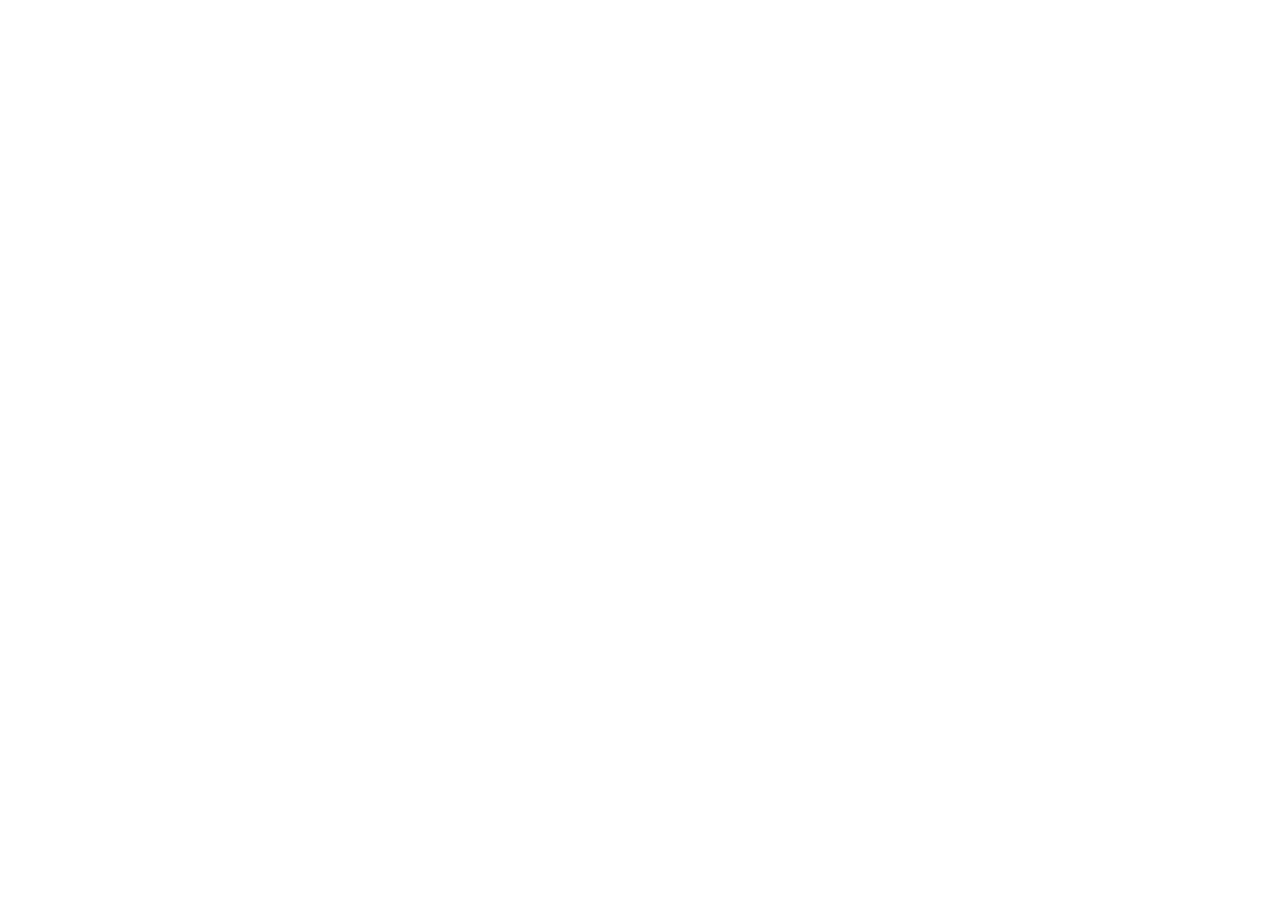
==== index.html @ a3370c25 "force HTTPS: redirect http to https before first paint An early <head> script redirects any http:// " ====
<!DOCTYPE html>
<!-- GENERATED FILE — do not edit. Source: template.html + translations.js. Rebuild: node build.js -->
<html lang="hr">
<head>
    <meta charset="UTF-8">
    <meta name="viewport" content="width=device-width, initial-scale=1.0">
    <script>
        /* Force HTTPS in production. Runs before any stylesheet/asset is fetched,
           so the HTTP page never renders (which is where the stale CSS / unstyled
           blue links came from). Skips localhost so local dev over http works.
           GitHub Pages should ALSO have "Enforce HTTPS" enabled for a server 301. */
        (function () {
            var h = location.hostname;
            if (location.protocol === 'http:' && h !== 'localhost' && h !== '127.0.0.1' && h !== '0.0.0.0') {
                location.replace('https://' + location.host + location.pathname + location.search + location.hash);
            }
        })();
    </script>
    <title>Odvjetnik Jurica Gaćina | Imovinsko pravo, Poreč</title>
    <meta name="description" content="Odvjetnički ured Jurica Gaćina u Poreču specijaliziran za imovinsko pravo: kupoprodaja nekretnina, nasljeđivanje, ugovori, stvarno pravo i pravni sporovi.">
    <meta name="author" content="Jurica Gaćina">
    <meta name="robots" content="index, follow">
    <meta name="theme-color" content="#0f1821">
    <link rel="canonical" href="https://odvjetnik-gacina.hr/">

    <!-- Alternate language versions -->
    <link rel="alternate" hreflang="hr" href="https://odvjetnik-gacina.hr/">
    <link rel="alternate" hreflang="en" href="https://odvjetnik-gacina.hr/en/">
    <link rel="alternate" hreflang="it" href="https://odvjetnik-gacina.hr/it/">
    <link rel="alternate" hreflang="de" href="https://odvjetnik-gacina.hr/de/">
    <link rel="alternate" hreflang="x-default" href="https://odvjetnik-gacina.hr/">

    <!-- Open Graph (social sharing) -->
    <meta property="og:type" content="website">
    <meta property="og:site_name" content="Odvjetnik Jurica Gaćina">
    <meta property="og:title" content="Odvjetnik Jurica Gaćina | Imovinsko pravo, Poreč">
    <meta property="og:description" content="Odvjetnički ured Jurica Gaćina u Poreču specijaliziran za imovinsko pravo: kupoprodaja nekretnina, nasljeđivanje, ugovori, stvarno pravo i pravni sporovi.">
    <meta property="og:url" content="https://odvjetnik-gacina.hr/">
    <meta property="og:image" content="https://odvjetnik-gacina.hr/img/logo/FullLogo_Transparent_NoBuffer.png">
    <meta property="og:image:alt" content="Odvjetnik Jurica Gaćina">
    <meta property="og:locale" content="hr_HR">
    <meta property="og:locale:alternate" content="en_US">
    <meta property="og:locale:alternate" content="it_IT">
    <meta property="og:locale:alternate" content="de_DE">

    <!-- Twitter Card -->
    <meta name="twitter:card" content="summary">
    <meta name="twitter:title" content="Odvjetnik Jurica Gaćina | Imovinsko pravo, Poreč">
    <meta name="twitter:description" content="Odvjetnički ured Jurica Gaćina u Poreču specijaliziran za imovinsko pravo: kupoprodaja nekretnina, nasljeđivanje, ugovori, stvarno pravo i pravni sporovi.">
    <meta name="twitter:image" content="https://odvjetnik-gacina.hr/img/logo/FullLogo_Transparent_NoBuffer.png">

    <link rel="icon" type="image/png" href="/img/logo/FullLogo_Transparent_NoBuffer.png">
    <link rel="apple-touch-icon" href="/img/logo/FullLogo_Transparent_NoBuffer.png">
    <!-- Preload the self-hosted default name font so the name renders in Playfair
         on first paint (no fallback-to-Playfair swap). -->
    <link rel="preload" as="font" type="font/woff2" href="/fonts/playfair-display-700-latin.woff2" crossorigin>
    <link rel="preload" as="font" type="font/woff2" href="/fonts/playfair-display-700-latin-ext.woff2" crossorigin>
    <link rel="stylesheet" href="/styles.css">
    <link rel="preconnect" href="https://fonts.googleapis.com">
    <link rel="preconnect" href="https://fonts.gstatic.com" crossorigin>
    <link rel="preconnect" href="https://images.unsplash.com">
    <link href="https://fonts.googleapis.com/css2?family=Inter:wght@300;400;500;600;700&family=Cinzel:wght@400;500;700&family=EB+Garamond:wght@400;500;600;700&family=Josefin+Slab:wght@400;600;700&display=swap" rel="stylesheet">
    <script>
        /* Apply saved display settings before first paint so the page never
           flashes the default theme/font. Defaults mirror app.js — keep in sync. */
        (function () {
            try {
                var ls = window.localStorage;
                var theme = (ls && ls.getItem('site-theme')) || 'midnight';
                if (theme !== 'default') document.documentElement.setAttribute('data-theme', theme);
                var fonts = {
                    'josefin-slab': "'Josefin Slab', serif",
                    'eb-garamond': "'EB Garamond', serif",
                    'playfair': "'Playfair Display', serif",
                    'cinzel': "'Cinzel', serif"
                };
                var font = (ls && ls.getItem('name-font')) || 'playfair';
                if (fonts[font]) document.documentElement.style.setProperty('--name-font', fonts[font]);
                var blur = ls && ls.getItem('hero-blur');
                if (blur) document.documentElement.style.setProperty('--hero-blur', Math.max(0, Math.min(100, Number(blur) || 0)) + 'px');
                var pres = ls ? ls.getItem('presentation-mode') : null;
                if (pres === null || pres === 'true') document.documentElement.setAttribute('data-presentation', 'true');
            } catch (e) {}
        })();
    </script>

    <!-- Structured data for local SEO (rich results in Google).
         NOTE: streetAddress, telephone, email and geo coordinates below are
         placeholders — replace them with the real office details. -->
    <script type="application/ld+json">
    {
      "@context": "https://schema.org",
      "@type": "Attorney",
      "@id": "https://odvjetnik-gacina.hr/#attorney",
      "name": "Odvjetnik Jurica Gaćina",
      "url": "https://odvjetnik-gacina.hr/",
      "image": "https://odvjetnik-gacina.hr/img/logo/FullLogo_Transparent_NoBuffer.png",
      "logo": "https://odvjetnik-gacina.hr/img/logo/FullLogo_Transparent_NoBuffer.png",
      "description": "Odvjetnički ured Jurica Gaćina u Poreču specijaliziran za imovinsko pravo: kupoprodaja nekretnina, nasljeđivanje, ugovori, stvarno pravo i pravni sporovi.",
      "inLanguage": "hr",
      "telephone": "+385 91 985 0108",
      "email": "info@odvjetnik-gacina.hr",
      "priceRange": "$$",
      "knowsLanguage": ["hr", "en", "it", "de"],
      "address": {
        "@type": "PostalAddress",
        "streetAddress": "Mate Vlašića 20",
        "addressLocality": "Poreč",
        "addressRegion": "Istarska županija",
        "postalCode": "52440",
        "addressCountry": "HR"
      },
      "geo": {
        "@type": "GeoCoordinates",
        "latitude": 45.226900,
        "longitude": 13.594400
      },
      "hasMap": "https://maps.app.goo.gl/TrtcnzNDRiWtmMmXA",
      "areaServed": {
        "@type": "Country",
        "name": "Hrvatska"
      }
    }
    </script>
</head>
<body>
    <!-- Navigation -->
    <header class="site-header">
        <nav class="navbar" id="navbar">
            <div class="container">
                <div class="nav-content">
                    <a href="#home" class="logo">
                        <img class="logo-icon" src="/img/logo/FullLogo_Transparent_NoBuffer.png" alt="Jurica Gaćina logo" width="1280" height="1860" decoding="async">
                        <span class="logo-text">
                            <span class="logo-role">Odvjetnik</span>
                            <span class="logo-name">Jurica Gaćina</span>
                        </span>
                    </a>
                    <div class="nav-right">
                        <ul class="nav-links">
                            <li><a href="#practice">Područja prakse</a></li>
                            <li><a href="#approach">Naš pristup</a></li>
                            <li><a href="#location">Lokacija</a></li>
                            <li><a href="#contact">Kontakt</a></li>
                        </ul>
                        <div class="language-switcher">
                            <a class="lang-btn active" data-lang="hr" href="/">HR</a>
                            <a class="lang-btn" data-lang="en" href="/en/">EN</a>
                            <a class="lang-btn" data-lang="it" href="/it/">IT</a>
                            <a class="lang-btn" data-lang="de" href="/de/">DE</a>
                        </div>
                        <select id="language-select" class="language-select" aria-label="Select language">
                            <option value="/" data-lang="hr" selected>HR</option>
                            <option value="/en/" data-lang="en">EN</option>
                            <option value="/it/" data-lang="it">IT</option>
                            <option value="/de/" data-lang="de">DE</option>
                        </select>
                        <button class="mobile-menu-toggle" aria-label="Toggle menu">
                            <span></span>
                            <span></span>
                            <span></span>
                        </button>
                    </div>
                </div>
            </div>
        </nav>
        <!-- Design controls bar (visible only when presentation mode is off) -->
        <div class="design-bar">
            <div class="container">
                <div class="design-bar-inner">
                    <div class="theme-switcher">
                        <select id="theme-select" class="theme-select" aria-label="Select design">
                            <option value="default">Classic</option>
                            <option value="marble">Marble &amp; Navy</option>
                            <option value="burgundy">Burgundy &amp; Gold</option>
                            <option value="forest">Forest &amp; Brass</option>
                            <option value="library">Old Library</option>
                            <option value="midnight">Midnight Court</option>
                            <option value="batman">Batman</option>
                        </select>
                    </div>
                    <div class="font-control">
                        <select id="font-select" class="font-select" aria-label="Lawyer name font">
                            <option value="default">Default</option>
                            <option value="josefin-slab">Josefin Slab</option>
                            <option value="eb-garamond">EB Garamond</option>
                            <option value="playfair">Playfair Display</option>
                            <option value="cinzel">Cinzel</option>
                        </select>
                    </div>
                    <div class="blur-control">
                        <label for="blur-input" class="blur-label">Blur</label>
                        <input
                            type="number"
                            id="blur-input"
                            class="blur-input"
                            min="0"
                            max="100"
                            step="1"
                            value="0"
                            aria-label="Hero image blur (0-100)"
                        >
                    </div>
                </div>
            </div>
        </div>
    </header>

    <!-- Hero Section -->
    <section id="home" class="hero">
        <div class="container">
            <div class="hero-content">
                <h1 class="hero-heading">
                    <span class="hero-title">Odvjetnik</span>
                    <span class="hero-name">Jurica Gaćina</span>
                </h1>
                <p class="hero-quote">
                    <em>Ius est ars boni et aequi</em>
                    <span class="hero-quote-author">— Celzus</span>
                </p>
                <a href="#contact" class="btn btn-primary">Kontaktirajte nas</a>
            </div>
        </div>
        <div class="hero-overlay"></div>
    </section>

    <!-- Practice Areas Section -->
    <section id="practice" class="section practice-section">
        <div class="container">
            <div class="section-header">
                <h2>Područja prakse</h2>
                <p>Specijalizirani za sve aspekte imovinskog prava</p>
            </div>
            <div class="practice-grid">
                <div class="practice-card">
                    <h3>Obvezno pravo</h3>
                    <p>Odvjetnički ured pruža pravnu pomoć i savjetovanje u području obveznog prava, uključujući sastavljanje i analizu ugovora, zaštitu prava ugovornih strana, naplatu potraživanja, naknadu štete te zastupanje u sudskim i izvansudskim postupcima.</p>
                </div>
                <div class="practice-card">
                    <h3>Stvarno pravo</h3>
                    <p>Odvjetnički ured pruža pravnu pomoć u svim pitanjima stvarnog prava, uključujući stjecanje i zaštitu vlasništva, zemljišnoknjižne postupke, uređivanje imovinskopravnih odnosa te zastupanje u sudskim i izvansudskim postupcima.</p>
                </div>
                <div class="practice-card">
                    <h3>Nasljedno pravo</h3>
                    <p>Odvjetnički ured pruža pravnu pomoć u svim pitanjima nasljeđivanja, sastavljanja oporuka, ostavinskih postupaka i zaštite prava nasljednika u sudskim i izvansudskim postupcima.</p>
                </div>
                <div class="practice-card">
                    <h3>Upravni postupci</h3>
                    <p>Odvjetnički ured pruža pravnu pomoć u upravnim postupcima pred nadležnim tijelima Republike Hrvatske, s posebnim naglaskom na reguliranje statusa stranih državljana u RH (odobrenje privremenog ili stalnog boravka, spajanje obitelji).</p>
                </div>
            </div>
        </div>
    </section>

    <!-- Approach Section -->
    <section id="approach" class="section approach-section">
        <div class="container">
            <div class="section-header">
                <h2>Naš pristup</h2>
                <p>Odnos prema klijentima u središtu našeg rada</p>
            </div>
            <div class="practice-grid">
                <div class="practice-card">
                    <h3>Stručnost i profesionalnost</h3>
                    <p>Svakom predmetu pristupamo odgovorno, temeljito i u skladu s najvišim profesionalnim standardima. Klijentima pružamo jasne pravne savjete i učinkovita rješenja prilagođena njihovim potrebama.</p>
                </div>
                <div class="practice-card">
                    <h3>Individualan pristup klijentima</h3>
                    <p>Vjerujemo da svaki pravni problem zahtijeva osobni pristup i kvalitetnu komunikaciju. Posvećujemo vrijeme razumijevanju potreba klijenata kako bismo osigurali najbolju pravnu zaštitu njihovih interesa.</p>
                </div>
                <div class="practice-card">
                    <h3>Pouzdana i učinkovita pravna podrška</h3>
                    <p>Cilj nam je pružiti pravovremenu i pouzdanu pravnu pomoć uz transparentnu komunikaciju tijekom cijelog postupka. Fokusirani smo na pronalazak praktičnih i pravno sigurnih rješenja, kako sudskim tako i izvansudskim putem.</p>
                </div>
            </div>
        </div>
    </section>

    <!-- Location Section -->
    <section id="location" class="section location-section">
        <div class="container">
            <div class="section-header">
                <h2>Naša lokacija</h2>
                <p>Posjetite nas u našem uredu</p>
            </div>
            <div class="location-content">
                <div class="location-info">
                    <div class="info-item">
                        <h3>Adresa</h3>
                        <p id="office-address">
                            Mate Vlašića 20<br>
                            52440 <span>Poreč</span>, <span>Hrvatska</span>
                        </p>
                    </div>
                    <div class="info-item">
                        <h3>Kontakt</h3>
                        <p id="office-contact">
                            <strong>Tel:</strong> <a href="tel:+385919850108">+385 91 985 0108</a><br>
                            <strong>Email:</strong> <a href="mailto:info@odvjetnik-gacina.hr">info@odvjetnik-gacina.hr</a>
                        </p>
                    </div>
                </div>
                <div class="location-map">
                    <div class="map-placeholder">
                        <iframe
                            src="https://www.google.com/maps/embed?pb=!1m18!1m12!1m3!1d2781.0157503119935!2d13.6053202!3d45.2306231!2m3!1f0!2f0!3f0!3m2!1i1024!2i768!4f13.1!3m3!1m2!1s0x477c979b43d0da11%3A0x1806a4146c0884b4!2sMate%20Vla%C5%A1i%C4%87a%2020!5e0!3m2!1shr!2shr!4v1234567890123!5m2!1shr!2shr"
                            width="100%"
                            height="400"
                            style="border:0;"
                            loading="lazy"
                            tabindex="-1"
                            aria-hidden="true"
                            referrerpolicy="no-referrer-when-downgrade">
                        </iframe>
                        <a class="map-overlay" href="https://maps.app.goo.gl/TrtcnzNDRiWtmMmXA" target="_blank" rel="noopener">
                            <span class="sr-only">Otvori lokaciju u Google Mapama</span>
                        </a>
                    </div>
                </div>
            </div>
        </div>
    </section>

    <!-- Contact Section -->
    <section id="contact" class="section contact-section">
        <div class="container">
            <div class="section-header">
                <h2>Kontakt</h2>
                <p>Imate li pravnih pitanja? Kontaktirajte nas.</p>
            </div>
            <div class="contact-content">
                <form id="contact-form" class="contact-form">
                    <div class="form-row">
                        <div class="form-group">
                            <label for="name">Ime i prezime</label>
                            <input type="text" id="name" name="name" required>
                        </div>
                        <div class="form-group">
                            <label for="email">Email</label>
                            <input type="email" id="email" name="email" required>
                        </div>
                    </div>
                    <div class="form-row">
                        <div class="form-group">
                            <label for="phone">Telefon</label>
                            <input type="tel" id="phone" name="phone">
                        </div>
                        <div class="form-group">
                            <label for="subject">Predmet</label>
                            <input type="text" id="subject" name="subject" required>
                        </div>
                    </div>
                    <div class="form-group">
                        <label for="message">Poruka</label>
                        <textarea id="message" name="message" rows="6" required></textarea>
                    </div>
                    <div class="form-group checkbox-group">
                        <label>
                            <input type="checkbox" id="privacy" name="privacy" required>
                            <span>Slažem se s Politikom privatnosti</span>
                        </label>
                    </div>
                    <button type="submit" class="btn btn-primary">Pošalji upit</button>
                    <div id="form-message" class="form-message"></div>
                </form>
            </div>
        </div>
    </section>

    <!-- Footer -->
    <footer class="footer">
        <div class="container">
            <div class="footer-content">
                <div class="footer-col">
                    <h4>Kontakt</h4>
                    <p>
                        Mate Vlašića 20<br>
                        52440 <span>Poreč</span>, <span>Hrvatska</span><br>
                        Tel: <a href="tel:+385919850108">+385 91 985 0108</a><br>
                        Email: <a href="mailto:info@odvjetnik-gacina.hr">info@odvjetnik-gacina.hr</a>
                    </p>
                </div>
            </div>
            <div class="footer-bottom">
                <p>Copyright © <span id="current-year"></span> <span>Sva prava pridržana</span></p>
            </div>
        </div>
    </footer>

    <!-- Design controls toggle (below footer) -->
    <div class="design-toggle-bar">
        <label class="presentation-toggle">
            <input type="checkbox" id="presentation-toggle" checked>
            <span>Sakrij elemente dizajna</span>
        </label>
    </div>

    <script src="/app.js"></script>
</body>
</html>
---- styles.css ----
/* ===========================
   CSS Variables & Reset
   =========================== */
:root {
    --primary-color: #2c3e50;
    --secondary-color: #34495e;
    --accent-color: #3498db;
    --text-dark: #2c3e50;
    --text-light: #5a6373;
    --hero-name-color: var(--accent-color);
    --bg-light: #ecf0f1;
    --bg-white: #ffffff;
    --border-color: #dfe6e9;
    --success-color: #27ae60;
    --error-color: #e74c3c;
    --transition: all 0.3s ease;
    --shadow-sm: 0 2px 4px rgba(0,0,0,0.1);
    --shadow-md: 0 4px 12px rgba(0,0,0,0.1);
    --shadow-lg: 0 8px 24px rgba(0,0,0,0.15);
}

* {
    margin: 0;
    padding: 0;
    box-sizing: border-box;
}

html {
    scroll-behavior: smooth;
    font-size: 16px;
}

/* Self-hosted Playfair Display 700 — the default lawyer-name font. Preloaded in
   the <head> and declared here (latin + latin-ext cover "Jurica Gaćina") so the
   name paints in its final font with no flash/swap. font-display: block keeps it
   from ever showing a serif fallback; the preload makes that window invisible. */
@font-face {
    font-family: 'Playfair Display';
    font-style: normal;
    font-weight: 700;
    font-display: block;
    src: url(fonts/playfair-display-700-latin-ext.woff2) format('woff2');
    unicode-range: U+0100-02BA, U+02BD-02C5, U+02C7-02CC, U+02CE-02D7, U+02DD-02FF, U+0304, U+0308, U+0329, U+1D00-1DBF, U+1E00-1E9F, U+1EF2-1EFF, U+2020, U+20A0-20AB, U+20AD-20C0, U+2113, U+2C60-2C7F, U+A720-A7FF;
}

@font-face {
    font-family: 'Playfair Display';
    font-style: normal;
    font-weight: 700;
    font-display: block;
    src: url(fonts/playfair-display-700-latin.woff2) format('woff2');
    unicode-range: U+0000-00FF, U+0131, U+0152-0153, U+02BB-02BC, U+02C6, U+02DA, U+02DC, U+0304, U+0308, U+0329, U+2000-206F, U+20AC, U+2122, U+2191, U+2193, U+2212, U+2215, U+FEFF, U+FFFD;
}

body {
    font-family: 'Inter', -apple-system, BlinkMacSystemFont, 'Segoe UI', sans-serif;
    line-height: 1.6;
    color: var(--text-dark);
    background: var(--bg-white);
    overflow-x: hidden;
}

.container {
    max-width: 1200px;
    margin: 0 auto;
    padding: 0 20px;
}

/* ===========================
   Navigation
   =========================== */
.site-header {
    position: fixed;
    top: 0;
    left: 0;
    right: 0;
    z-index: 1000;
}

.navbar {
    background: var(--bg-white);
    box-shadow: var(--shadow-sm);
    transition: var(--transition);
}

.navbar.scrolled {
    box-shadow: var(--shadow-md);
}

/* Secondary bar holding the design controls; only shown when
   presentation mode is off (see [data-presentation] rule below). */
.design-bar {
    background: var(--bg-light);
    border-top: 1px solid var(--border-color);
    box-shadow: var(--shadow-sm);
}

.design-bar-inner {
    display: flex;
    align-items: center;
    justify-content: flex-end;
    gap: 1.5rem;
    padding: 0.6rem 0;
}

.nav-content {
    display: flex;
    justify-content: space-between;
    align-items: center;
    gap: 2.5rem;
    padding: 1rem 0;
}

.logo {
    display: inline-flex;
    align-items: center;
    gap: 0.7rem;
    color: var(--primary-color);
    text-decoration: none;
    transition: var(--transition);
}

.logo-icon {
    height: 60px;
    width: auto;
    flex-shrink: 0;
    object-fit: contain;
}

.logo-text {
    display: inline-flex;
    flex-direction: column;
    line-height: 1.15;
}

.logo-role {
    font-size: 0.95rem;
    font-weight: 400;
    letter-spacing: 0.04em;
    opacity: 0.85;
    align-self: center;
}

.logo-name {
    font-size: 1.5rem;
    font-weight: 700;
    white-space: nowrap;
    text-transform: uppercase;
    letter-spacing: 0.04em;
    font-family: var(--name-font, inherit);
}

.hero-name {
    text-transform: uppercase;
    letter-spacing: 0.04em;
}

.hero-name {
    font-family: var(--name-font, inherit);
}

.logo:hover {
    color: var(--accent-color);
}

.nav-right {
    display: flex;
    align-items: center;
    gap: 2rem;
}

.nav-links {
    display: flex;
    list-style: none;
    gap: 2rem;
}

.nav-links a {
    color: var(--text-dark);
    text-decoration: none;
    font-weight: 500;
    transition: var(--transition);
    position: relative;
    white-space: nowrap;
}

.nav-links a::after {
    content: '';
    position: absolute;
    bottom: -5px;
    left: 0;
    width: 0;
    height: 2px;
    background: var(--accent-color);
    transition: var(--transition);
}

.nav-links a:hover::after {
    width: 100%;
}

.language-switcher {
    display: flex;
    gap: 0.5rem;
}

.lang-btn {
    padding: 0.4rem 0.8rem;
    border: 1px solid var(--border-color);
    background: transparent;
    color: var(--text-dark);
    cursor: pointer;
    border-radius: 4px;
    font-weight: 500;
    text-decoration: none;
    transition: var(--transition);
}

.lang-btn:hover {
    border-color: var(--accent-color);
    color: var(--accent-color);
}

.lang-btn.active {
    background: var(--accent-color);
    color: white;
    border-color: var(--accent-color);
}

.language-select {
    display: none;
    padding: 0.4rem 0.6rem;
    border: 1px solid var(--border-color);
    background: transparent;
    color: var(--text-dark);
    cursor: pointer;
    border-radius: 4px;
    font-weight: 500;
    font-family: inherit;
    font-size: 0.95rem;
    transition: var(--transition);
}

.language-select:hover,
.language-select:focus {
    border-color: var(--accent-color);
    outline: none;
}

/* The native options popup defaults to a white system background; pin theme
   colors so the letters stay readable (otherwise light text on white). */
.language-select option {
    background: var(--bg-white);
    color: var(--text-dark);
}

.mobile-menu-toggle {
    display: none;
    flex-direction: column;
    gap: 4px;
    background: none;
    border: none;
    cursor: pointer;
    padding: 0.5rem;
}

.mobile-menu-toggle span {
    width: 25px;
    height: 3px;
    background: var(--text-dark);
    transition: var(--transition);
}

/* ===========================
   Hero Section
   =========================== */
.hero {
    position: relative;
    min-height: 100vh;
    display: flex;
    align-items: center;
    justify-content: center;
    background: linear-gradient(135deg, var(--primary-color) 0%, var(--secondary-color) 100%);
    color: white;
    text-align: center;
    padding: 120px 20px 80px;
    overflow: hidden;
}

.hero-overlay {
    position: absolute;
    inset: -20px;
    background-image: url('https://images.unsplash.com/photo-1618771623063-6c3faa854a61?w=1920&q=80&auto=format');
    background-size: cover;
    background-position: center;
    filter: blur(var(--hero-blur, 0px)) saturate(1.1);
    opacity: 0.45;
    pointer-events: none;
    z-index: 0;
}

.hero::after {
    content: '';
    position: absolute;
    inset: 0;
    background: linear-gradient(135deg, var(--primary-color) 0%, var(--secondary-color) 100%);
    opacity: 0.65;
    pointer-events: none;
    z-index: 1;
}

.hero::before {
    content: '';
    position: absolute;
    inset: 0;
    background: radial-gradient(ellipse at center, transparent 30%, rgba(0, 0, 0, 0.45) 100%);
    pointer-events: none;
    z-index: 1;
}

.hero .container {
    position: relative;
    z-index: 2;
}

.hero-content {
    position: relative;
    z-index: 2;
    max-width: 800px;
}

/* The hero heading wraps the role + name in a single <h1> for SEO; the inner
   spans keep their original block layout. */
.hero-heading {
    margin: 0;
    font-weight: inherit;
}

.hero-title {
    display: block;
    font-size: clamp(1.4rem, 3.15vw, 2.1rem);
    font-weight: 400;
    margin-bottom: 0.5rem;
    line-height: 1.2;
    letter-spacing: 0.05em;
    text-transform: uppercase;
    opacity: 0.95;
}

.hero-name {
    display: block;
    font-size: clamp(2.5rem, 6.5vw, 4.25rem);
    font-weight: 700;
    margin-bottom: 2rem;
    line-height: 1.1;
    color: var(--hero-name-color, var(--accent-color));
}

.hero-quote {
    font-family: Georgia, 'Times New Roman', serif;
    font-size: clamp(1.1rem, 2vw, 1.4rem);
    margin-bottom: 2.5rem;
    opacity: 0.9;
    font-weight: 300;
}

.hero-quote em {
    font-style: italic;
}

.hero-quote-author {
    display: block;
    margin-top: 0.5rem;
    font-size: 0.85em;
    opacity: 0.8;
    font-style: normal;
}

/* ===========================
   Buttons
   =========================== */
.btn {
    display: inline-block;
    padding: 1rem 2.5rem;
    text-decoration: none;
    border-radius: 6px;
    font-weight: 600;
    transition: var(--transition);
    border: none;
    cursor: pointer;
    font-size: 1rem;
}

.btn-primary {
    background: var(--accent-color);
    color: white;
}

.btn-primary:hover {
    background: #2980b9;
    transform: translateY(-2px);
    box-shadow: var(--shadow-md);
}

/* ===========================
   Sections
   =========================== */
.section {
    padding: 80px 20px;
}

.section-header {
    text-align: center;
    margin-bottom: 4rem;
}

.section-header h2 {
    font-size: clamp(2rem, 4vw, 2.5rem);
    color: var(--primary-color);
    margin-bottom: 1rem;
}

.section-header p {
    font-size: 1.1rem;
    color: var(--text-light);
    max-width: 600px;
    margin: 0 auto;
}

/* ===========================
   Practice Areas Section
   =========================== */
.practice-grid {
    display: grid;
    grid-template-columns: repeat(auto-fit, minmax(280px, 1fr));
    gap: 2rem;
}

/* Practice Areas has 4 cards — pin it to two columns so they render as a
   balanced 2 x 2 grid instead of auto-fit's lopsided 3 + 1 at wide widths. */
.practice-section .practice-grid {
    grid-template-columns: repeat(2, 1fr);
}

.practice-card {
    background: white;
    padding: 2.5rem 2rem;
    border-radius: 8px;
    box-shadow: var(--shadow-sm);
    transition: var(--transition);
    border-top: 3px solid transparent;
}

.practice-card:hover {
    transform: translateY(-5px);
    box-shadow: var(--shadow-lg);
    border-top-color: var(--accent-color);
}

.practice-card h3 {
    font-size: 1.3rem;
    color: var(--primary-color);
    margin-bottom: 1rem;
}

.practice-card p {
    color: var(--text-light);
    line-height: 1.7;
}

/* ===========================
   Approach Section
   (reuses .practice-grid / .practice-card for consistent theming)
   =========================== */
.approach-section {
    background: var(--bg-light);
}

/* ===========================
   Location Section
   =========================== */
.location-section {
    background: var(--bg-light);
}

.location-content {
    display: grid;
    grid-template-columns: 1fr 1fr;
    gap: 3rem;
    align-items: start;
}

.location-info {
    display: flex;
    flex-direction: column;
    gap: 2rem;
}

.info-item {
    background: white;
    padding: 2rem;
    border-radius: 8px;
    box-shadow: var(--shadow-sm);
}

.info-item h3 {
    color: var(--primary-color);
    margin-bottom: 1rem;
    font-size: 1.3rem;
}

.info-item p {
    color: var(--text-light);
    line-height: 1.8;
}

.info-item a {
    color: inherit;
    text-decoration: none;
    transition: var(--transition);
}

.info-item a:hover {
    color: var(--accent-color);
}

.location-map {
    position: sticky;
    top: 100px;
}

.map-placeholder {
    position: relative;
    border-radius: 8px;
    overflow: hidden;
    box-shadow: var(--shadow-md);
}

.map-placeholder iframe {
    display: block;
    pointer-events: none;
}

/* Transparent overlay turns the (non-interactive) map into one link that opens
   Google Maps; the iframe underneath can't be dragged, zoomed or focused. */
.map-overlay {
    position: absolute;
    inset: 0;
    cursor: pointer;
}

.sr-only {
    position: absolute;
    width: 1px;
    height: 1px;
    padding: 0;
    margin: -1px;
    overflow: hidden;
    clip: rect(0, 0, 0, 0);
    white-space: nowrap;
    border: 0;
}

/* ===========================
   Contact Section
   =========================== */
.contact-form {
    max-width: 700px;
    margin: 0 auto;
    background: white;
    padding: 3rem;
    border-radius: 8px;
    box-shadow: var(--shadow-md);
}

.form-row {
    display: grid;
    grid-template-columns: 1fr 1fr;
    gap: 1.5rem;
}

.form-group {
    margin-bottom: 1.5rem;
}

.form-group label {
    display: block;
    margin-bottom: 0.5rem;
    color: var(--text-dark);
    font-weight: 500;
}

.form-group input,
.form-group textarea {
    width: 100%;
    padding: 0.9rem;
    border: 1px solid var(--border-color);
    border-radius: 6px;
    font-family: inherit;
    font-size: 1rem;
    transition: var(--transition);
}

.form-group input:focus,
.form-group textarea:focus {
    outline: none;
    border-color: var(--accent-color);
    box-shadow: 0 0 0 3px rgba(52, 152, 219, 0.1);
}

.checkbox-group label {
    display: flex;
    align-items: center;
    gap: 0.5rem;
    cursor: pointer;
}

.checkbox-group input[type="checkbox"] {
    width: auto;
    cursor: pointer;
}

.form-message {
    margin-top: 1rem;
    padding: 1rem;
    border-radius: 6px;
    display: none;
    font-weight: 500;
}

.form-message.success {
    display: block;
    background: #d4edda;
    color: #155724;
    border: 1px solid #c3e6cb;
}

.form-message.error {
    display: block;
    background: #f8d7da;
    color: #721c24;
    border: 1px solid #f5c6cb;
}

/* ===========================
   Footer
   =========================== */
.footer {
    background: var(--primary-color);
    color: white;
    padding: 3rem 20px 1.5rem;
}

.footer-content {
    display: grid;
    grid-template-columns: repeat(auto-fit, minmax(250px, 1fr));
    gap: 3rem;
    margin-bottom: 2rem;
}

.footer-col h4 {
    margin-bottom: 1.5rem;
    font-size: 1.2rem;
}

.footer-col p {
    line-height: 1.8;
    opacity: 0.9;
}

.footer-col ul {
    list-style: none;
}

.footer-col ul li {
    margin-bottom: 0.8rem;
}

.footer-col a {
    color: white;
    text-decoration: none;
    opacity: 0.9;
    transition: var(--transition);
}

.footer-col a:hover {
    opacity: 1;
    color: var(--accent-color);
}

.footer-bottom {
    text-align: center;
    padding-top: 2rem;
    border-top: 1px solid rgba(255, 255, 255, 0.1);
    opacity: 0.8;
}

.presentation-toggle {
    display: inline-flex;
    align-items: center;
    gap: 0.5rem;
    font-size: 0.85rem;
    cursor: pointer;
    user-select: none;
}

.presentation-toggle input[type="checkbox"] {
    cursor: pointer;
}

/* Sits as its own strip directly below the footer; matches the footer's dark
   palette so it reads correctly in every theme. */
.design-toggle-bar {
    background: var(--primary-color);
    color: white;
    text-align: center;
    padding: 1rem 20px;
    border-top: 1px solid rgba(255, 255, 255, 0.12);
}

/* ===========================
   Presentation Mode (controls hidden, navbar split into thirds)
   =========================== */
[data-presentation="true"] .design-bar {
    display: none;
}

[data-presentation="true"] .nav-content {
    display: grid;
    grid-template-columns: 1fr 1fr 1fr;
    gap: 1rem;
}

[data-presentation="true"] .nav-right {
    display: contents;
}

[data-presentation="true"] .logo {
    justify-self: center;
    align-items: center;
}

[data-presentation="true"] .nav-links {
    justify-self: center;
}

[data-presentation="true"] .language-switcher {
    justify-self: center;
}

/* ===========================
   Responsive Design
   =========================== */
@media (max-width: 968px) {
    .nav-links {
        display: none;
    }

    .nav-links.active {
        display: flex;
        flex-direction: column;
        position: absolute;
        top: 100%;
        left: 0;
        right: 0;
        /* Override presentation mode's justify-self:center, which would shrink
           and center this absolutely-positioned panel in the header. Stretch it
           to the full header width so it drops straight down under the bar. */
        justify-self: stretch;
        background: var(--bg-white);
        padding: 0.5rem 0;
        gap: 0;
        box-shadow: var(--shadow-md);
        border-top: 1px solid var(--border-color);
    }

    .nav-links.active li {
        list-style: none;
    }

    .nav-links.active a {
        display: block;
        padding: 0.85rem 1.5rem;
        color: var(--text-dark);
    }

    .nav-links.active a::after {
        display: none;
    }

    .nav-links.active a:hover {
        background: var(--bg-light);
        color: var(--accent-color);
    }

    .mobile-menu-toggle {
        display: flex;
    }

    /* Center and tighten the design controls so they fit a narrow screen. */
    .design-bar-inner {
        justify-content: center;
        flex-wrap: wrap;
        gap: 0.75rem;
    }

    /* Replace language buttons with a compact dropdown on mobile */
    .language-switcher {
        display: none;
    }

    .language-select {
        display: inline-block;
    }

    .nav-content {
        gap: 1rem;
    }

    /* Presentation mode lays the navbar out as a 3-column grid (logo | links |
       language) for desktop. On mobile the links and language buttons collapse
       into the hamburger + dropdown, so revert to the normal flex layout: logo
       on the left, the dropdown and hamburger grouped flush against the right
       edge (and the dropdown sized to its content rather than stretched). */
    [data-presentation="true"] .nav-content,
    [data-presentation="true"] .nav-right {
        display: flex;
    }

    /* Animate hamburger into X when active */
    .mobile-menu-toggle.active span:nth-child(1) {
        transform: translateY(7px) rotate(45deg);
    }

    .mobile-menu-toggle.active span:nth-child(2) {
        opacity: 0;
    }

    .mobile-menu-toggle.active span:nth-child(3) {
        transform: translateY(-7px) rotate(-45deg);
    }

    .location-content {
        grid-template-columns: 1fr;
    }

    .location-map {
        position: static;
    }
}

@media (max-width: 768px) {
    .hero {
        padding: 100px 20px 60px;
        min-height: 80vh;
    }

    .section {
        padding: 60px 20px;
    }

    .section-header {
        margin-bottom: 2.5rem;
    }

    .form-row {
        grid-template-columns: 1fr;
        gap: 0;
    }

    .contact-form {
        padding: 2rem 1.5rem;
    }

    .practice-grid,
    .practice-section .practice-grid {
        grid-template-columns: 1fr;
    }
}

@media (max-width: 480px) {
    .nav-content {
        gap: 0.75rem;
    }

    .nav-right {
        gap: 0.75rem;
    }

    .logo {
        gap: 0.4rem;
    }

    .logo-icon {
        height: 44px;
    }

    .logo-name {
        font-size: 1.15rem;
    }

    .logo-role {
        font-size: 0.8rem;
    }

    .language-switcher {
        gap: 0.25rem;
    }

    .lang-btn {
        padding: 0.25rem 0.5rem;
        font-size: 0.85rem;
    }
}

@media (max-width: 380px) {
    .logo-text {
        display: none;
    }
}

/* ===========================
   Theme Switcher
   =========================== */
.theme-switcher {
    position: relative;
}

.theme-select {
    padding: 0.4rem 0.8rem;
    border: 1px solid var(--border-color);
    background: transparent;
    color: var(--text-dark);
    cursor: pointer;
    border-radius: 4px;
    font-weight: 500;
    font-family: inherit;
    font-size: 0.95rem;
    transition: var(--transition);
}

.theme-select:hover {
    border-color: var(--accent-color);
    color: var(--accent-color);
}

.theme-select:focus {
    outline: none;
    border-color: var(--accent-color);
}

@media (max-width: 768px) {
    .theme-select {
        padding: 0.3rem 0.5rem;
        font-size: 0.85rem;
    }
}

/* Font picker (lawyer name) */
.font-control {
    display: flex;
    align-items: center;
}

.font-select {
    padding: 0.4rem 0.8rem;
    border: 1px solid var(--border-color);
    background: transparent;
    color: var(--text-dark);
    cursor: pointer;
    border-radius: 4px;
    font-weight: 500;
    font-family: inherit;
    font-size: 0.95rem;
    transition: var(--transition);
}

.font-select:hover,
.font-select:focus {
    border-color: var(--accent-color);
    outline: none;
}

@media (max-width: 768px) {
    .font-select {
        padding: 0.3rem 0.5rem;
        font-size: 0.85rem;
    }
}

.blur-control {
    display: flex;
    align-items: center;
    gap: 0.4rem;
}

.blur-label {
    font-size: 0.85rem;
    color: var(--text-light);
    font-weight: 500;
}

.blur-input {
    width: 4rem;
    padding: 0.4rem 0.5rem;
    border: 1px solid var(--border-color);
    background: transparent;
    color: var(--text-dark);
    border-radius: 4px;
    font-family: inherit;
    font-size: 0.95rem;
    transition: var(--transition);
}

.blur-input:hover,
.blur-input:focus {
    border-color: var(--accent-color);
    outline: none;
}

@media (max-width: 768px) {
    .blur-input {
        width: 3.5rem;
        padding: 0.3rem 0.4rem;
        font-size: 0.85rem;
    }
}

/* ===========================
   Theme: Marble & Navy (light, classic upscale)
   =========================== */
[data-theme="marble"] {
    --primary-color: #1a2332;
    --secondary-color: #2c3e50;
    --accent-color: #a07a1a;
    --text-dark: #1a2332;
    --text-light: #5a6373;
    --bg-light: #efe9dc;
    --bg-white: #faf7f2;
    --border-color: #d4cfc4;
    --shadow-sm: 0 2px 4px rgba(26, 35, 50, 0.08);
    --shadow-md: 0 4px 12px rgba(26, 35, 50, 0.12);
    --shadow-lg: 0 8px 24px rgba(26, 35, 50, 0.18);
}

[data-theme="marble"] body { background: var(--bg-white); }
[data-theme="marble"] .navbar { background: var(--bg-white); }
[data-theme="marble"] .practice-card,
[data-theme="marble"] .info-item,
[data-theme="marble"] .contact-form { background: var(--bg-white); }
[data-theme="marble"] .btn-primary:hover { background: #8a6816; }

/* ===========================
   Theme: Burgundy & Gold (traditional, warm)
   =========================== */
[data-theme="burgundy"] {
    --primary-color: #6b1f2d;
    --secondary-color: #8b2635;
    --accent-color: #a07a1a;
    --hero-name-color: #d4a847;
    --text-dark: #2d1517;
    --text-light: #6b5d5e;
    --bg-light: #f5ede4;
    --bg-white: #fdfbf7;
    --border-color: #e0d5c7;
    --shadow-sm: 0 2px 4px rgba(107, 31, 45, 0.08);
    --shadow-md: 0 4px 12px rgba(107, 31, 45, 0.12);
    --shadow-lg: 0 8px 24px rgba(107, 31, 45, 0.18);
}

[data-theme="burgundy"] body { background: var(--bg-white); }
[data-theme="burgundy"] .navbar { background: var(--bg-white); }
[data-theme="burgundy"] .practice-card,
[data-theme="burgundy"] .info-item,
[data-theme="burgundy"] .contact-form { background: var(--bg-white); }
[data-theme="burgundy"] .btn-primary:hover { background: #5a1923; }

/* ===========================
   Theme: Forest & Brass (authoritative)
   =========================== */
[data-theme="forest"] {
    --primary-color: #1e3a2f;
    --secondary-color: #2d5a3d;
    --accent-color: #8b6914;
    --hero-name-color: #d4a847;
    --text-dark: #1a2920;
    --text-light: #5c6b5c;
    --bg-light: #efebe0;
    --bg-white: #fbfaf5;
    --border-color: #d4d0c0;
    --shadow-sm: 0 2px 4px rgba(30, 58, 47, 0.08);
    --shadow-md: 0 4px 12px rgba(30, 58, 47, 0.12);
    --shadow-lg: 0 8px 24px rgba(30, 58, 47, 0.18);
}

[data-theme="forest"] body { background: var(--bg-white); }
[data-theme="forest"] .navbar { background: var(--bg-white); }
[data-theme="forest"] .practice-card,
[data-theme="forest"] .info-item,
[data-theme="forest"] .contact-form { background: var(--bg-white); }
[data-theme="forest"] .btn-primary:hover { background: #6e5310; }

/* ===========================
   Theme: Old Library (scholarly, parchment)
   =========================== */
[data-theme="library"] {
    --primary-color: #3a2618;
    --secondary-color: #5d3b22;
    --accent-color: #8b6914;
    --hero-name-color: #d4a847;
    --text-dark: #2a1a0f;
    --text-light: #5d4a37;
    --bg-light: #ead9bb;
    --bg-white: #f5e8d3;
    --border-color: #c4a574;
    --shadow-sm: 0 2px 4px rgba(58, 38, 24, 0.1);
    --shadow-md: 0 4px 12px rgba(58, 38, 24, 0.15);
    --shadow-lg: 0 8px 24px rgba(58, 38, 24, 0.22);
}

[data-theme="library"] body { background: var(--bg-white); }
[data-theme="library"] .navbar { background: var(--bg-white); }
[data-theme="library"] .practice-card,
[data-theme="library"] .info-item,
[data-theme="library"] .contact-form { background: #fbf3e0; }
[data-theme="library"] .btn-primary:hover { background: #6e5310; }

/* ===========================
   Theme: Midnight Court (sophisticated dark)
   =========================== */
[data-theme="midnight"] {
    --primary-color: #050810;
    --secondary-color: #1a2332;
    --accent-color: #d4af37;
    --text-dark: #e8e3d3;
    --text-light: #a8a596;
    --bg-light: #1a2332;
    --bg-white: #0f1419;
    --border-color: #2a3340;
    --success-color: #d4af37;
    --error-color: #e57373;
    --shadow-sm: 0 2px 4px rgba(0, 0, 0, 0.4);
    --shadow-md: 0 4px 12px rgba(0, 0, 0, 0.5);
    --shadow-lg: 0 8px 24px rgba(212, 175, 55, 0.15);
}

[data-theme="midnight"] body { background: var(--bg-white); }
[data-theme="midnight"] .navbar {
    background: var(--bg-white);
    border-bottom: 1px solid var(--border-color);
}
[data-theme="midnight"] .practice-card,
[data-theme="midnight"] .info-item,
[data-theme="midnight"] .contact-form {
    background: var(--bg-light);
    border: 1px solid var(--border-color);
}
[data-theme="midnight"] .form-group input,
[data-theme="midnight"] .form-group textarea {
    background: var(--bg-white);
    color: var(--text-dark);
}
[data-theme="midnight"] .btn-primary {
    background: var(--accent-color);
    color: #0a0a0a;
}
[data-theme="midnight"] .btn-primary:hover { background: #b8941f; }
[data-theme="midnight"] .form-message.success {
    background: #1a1a05;
    color: var(--accent-color);
    border-color: var(--accent-color);
}
[data-theme="midnight"] .form-message.error {
    background: #1f0a0a;
    color: #ff8888;
    border-color: #5a2020;
}
[data-theme="midnight"] .footer {
    border-top: 1px solid var(--accent-color);
}

/* ===========================
   Theme: Batman (dark, gold accent)
   =========================== */
[data-theme="batman"] {
    --primary-color: #000000;
    --secondary-color: #1a1a1a;
    --accent-color: #ffd700;
    --text-dark: #f5f5f5;
    --text-light: #aaaaaa;
    --bg-light: #1a1a1a;
    --bg-white: #0f0f0f;
    --border-color: #333333;
    --success-color: #ffd700;
    --error-color: #ff5555;
    --shadow-sm: 0 2px 4px rgba(255, 215, 0, 0.1);
    --shadow-md: 0 4px 12px rgba(255, 215, 0, 0.15);
    --shadow-lg: 0 8px 24px rgba(255, 215, 0, 0.2);
}

[data-theme="batman"] body { background: var(--bg-white); }
[data-theme="batman"] .navbar {
    background: var(--bg-white);
    border-bottom: 1px solid var(--border-color);
}
[data-theme="batman"] .practice-card,
[data-theme="batman"] .info-item,
[data-theme="batman"] .contact-form {
    background: var(--bg-light);
    border: 1px solid var(--border-color);
}
[data-theme="batman"] .form-group input,
[data-theme="batman"] .form-group textarea {
    background: var(--bg-white);
    color: var(--text-dark);
}
[data-theme="batman"] .btn-primary {
    background: var(--accent-color);
    color: #000;
}
[data-theme="batman"] .btn-primary:hover {
    background: #e6c200;
    box-shadow: 0 4px 12px rgba(255, 215, 0, 0.4);
}
[data-theme="batman"] .form-message.success {
    background: #2a2a00;
    color: var(--accent-color);
    border-color: var(--accent-color);
}
[data-theme="batman"] .form-message.error {
    background: #2a0000;
    color: #ff8888;
    border-color: #5a2020;
}
[data-theme="batman"] .footer {
    border-top: 1px solid var(--accent-color);
}

/* ===========================
   Dark theme heading contrast fixes
   (headings normally use --primary-color for text;
    in dark themes that's near-black on dark bg, so override)
   =========================== */
[data-theme="batman"] .logo,
[data-theme="batman"] .section-header h2,
[data-theme="batman"] .practice-card h3,
[data-theme="batman"] .info-item h3,
[data-theme="midnight"] .logo,
[data-theme="midnight"] .section-header h2,
[data-theme="midnight"] .practice-card h3,
[data-theme="midnight"] .info-item h3 {
    color: var(--text-dark);
}
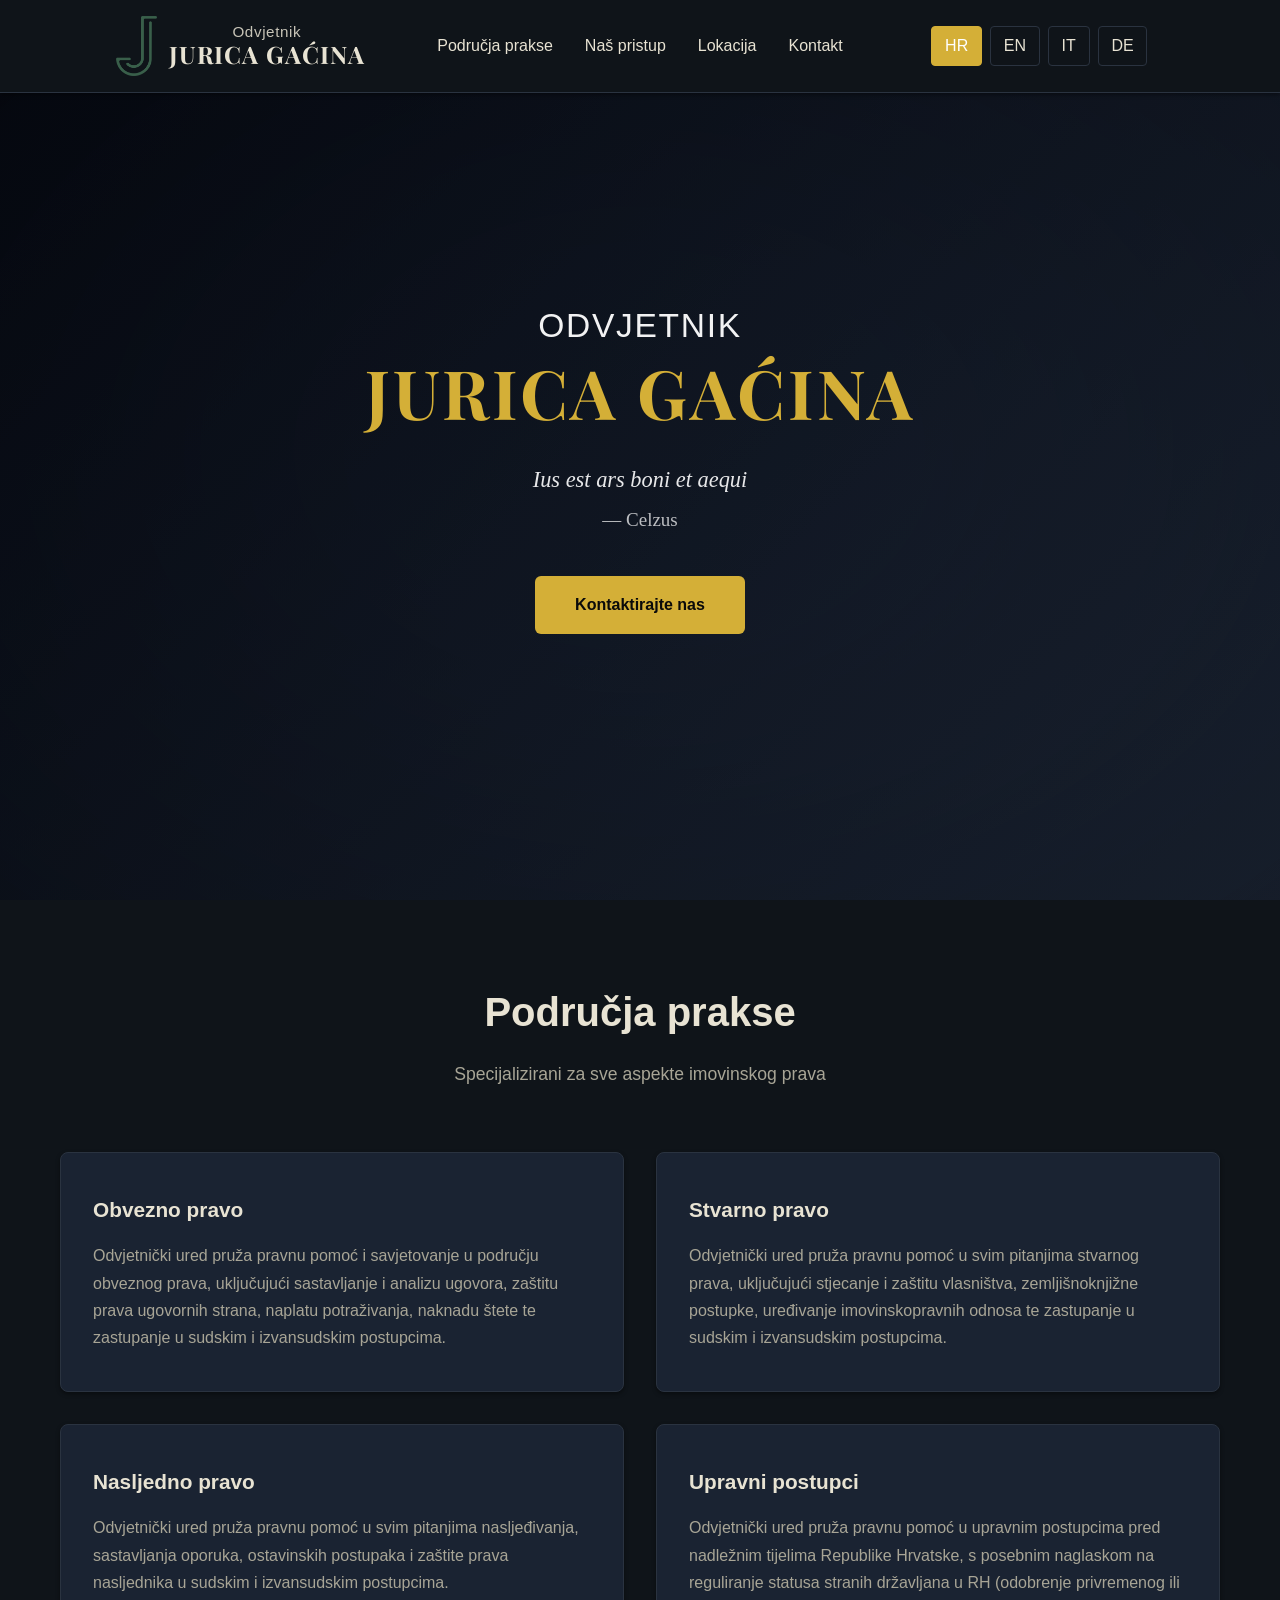
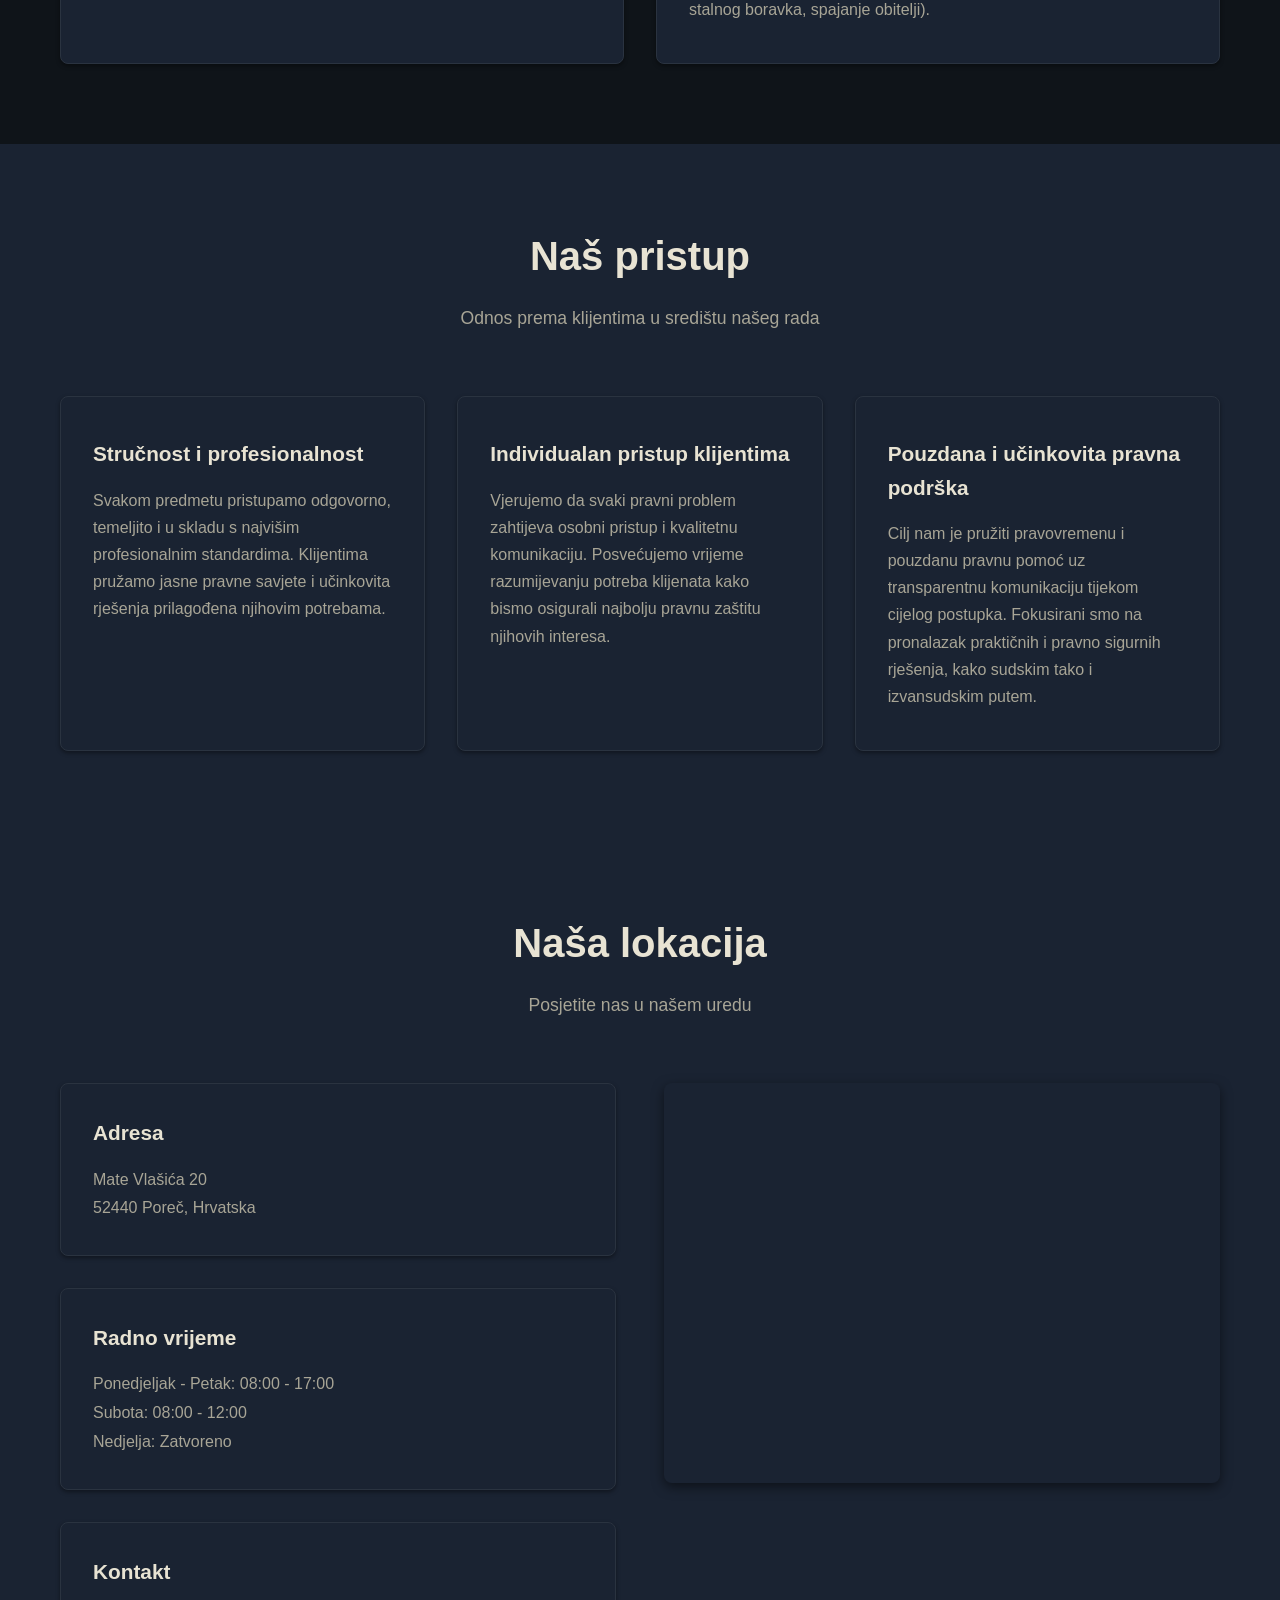
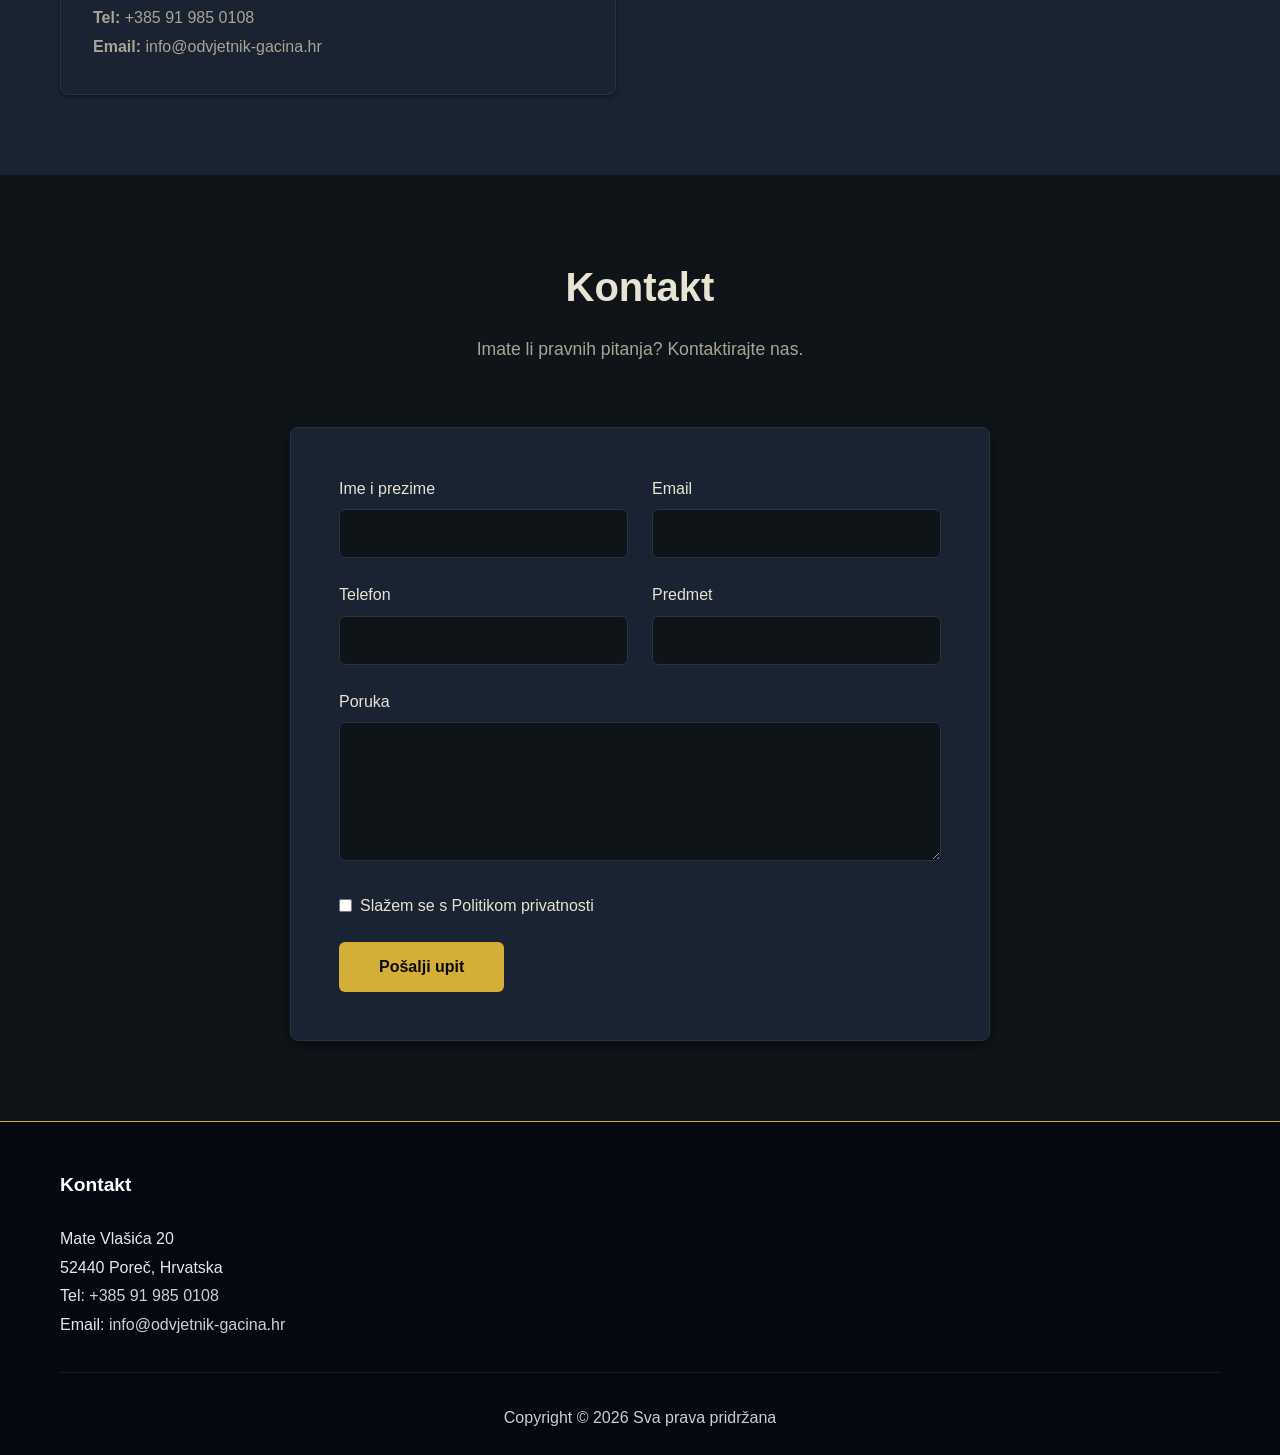
==== commit 7120b563: "remove https specific script" ====
--- a/index.html
+++ b/index.html
@@ -1,23 +1,16 @@
 <!DOCTYPE html>
-<!-- GENERATED FILE — do not edit. Source: template.html + translations.js. Rebuild: node build.js -->
-<html lang="hr">
+<!--
+  SOURCE TEMPLATE — do not edit the generated index.html / en|it|de/index.html.
+  Edit this file (structure) and translations.js (content), then run: node build.js
+  Tokens ({{...}}) and every data-i18n element are filled in per language by build.js.
+-->
+<html lang="hr" data-theme="midnight" data-presentation="true">
 <head>
     <meta charset="UTF-8">
     <meta name="viewport" content="width=device-width, initial-scale=1.0">
-    <script>
-        /* Force HTTPS in production. Runs before any stylesheet/asset is fetched,
-           so the HTTP page never renders (which is where the stale CSS / unstyled
-           blue links came from). Skips localhost so local dev over http works.
-           GitHub Pages should ALSO have "Enforce HTTPS" enabled for a server 301. */
-        (function () {
-            var h = location.hostname;
-            if (location.protocol === 'http:' && h !== 'localhost' && h !== '127.0.0.1' && h !== '0.0.0.0') {
-                location.replace('https://' + location.host + location.pathname + location.search + location.hash);
-            }
-        })();
-    </script>
-    <title>Odvjetnik Jurica Gaćina | Imovinsko pravo, Poreč</title>
-    <meta name="description" content="Odvjetnički ured Jurica Gaćina u Poreču specijaliziran za imovinsko pravo: kupoprodaja nekretnina, nasljeđivanje, ugovori, stvarno pravo i pravni sporovi.">
+    <title>Odvjetnik Poreč – Jurica Gaćina | Imovinsko pravo</title>
+    <meta name="description" content="Odvjetnik u Poreču – Jurica Gaćina. Imovinsko pravo: kupoprodaja nekretnina, nasljeđivanje, ugovori i pravni sporovi.">
+    <meta name="keywords" content="odvjetnik Poreč, odvjetnik Porec, odvjetnički ured Poreč, imovinsko pravo Poreč, pravnik Poreč, odvjetnik Jurica Gaćina">
     <meta name="author" content="Jurica Gaćina">
     <meta name="robots" content="index, follow">
     <meta name="theme-color" content="#0f1821">
@@ -33,8 +26,8 @@
     <!-- Open Graph (social sharing) -->
     <meta property="og:type" content="website">
     <meta property="og:site_name" content="Odvjetnik Jurica Gaćina">
-    <meta property="og:title" content="Odvjetnik Jurica Gaćina | Imovinsko pravo, Poreč">
-    <meta property="og:description" content="Odvjetnički ured Jurica Gaćina u Poreču specijaliziran za imovinsko pravo: kupoprodaja nekretnina, nasljeđivanje, ugovori, stvarno pravo i pravni sporovi.">
+    <meta property="og:title" content="Odvjetnik Poreč – Jurica Gaćina | Imovinsko pravo">
+    <meta property="og:description" content="Odvjetnik u Poreču – Jurica Gaćina. Imovinsko pravo: kupoprodaja nekretnina, nasljeđivanje, ugovori i pravni sporovi.">
     <meta property="og:url" content="https://odvjetnik-gacina.hr/">
     <meta property="og:image" content="https://odvjetnik-gacina.hr/img/logo/FullLogo_Transparent_NoBuffer.png">
     <meta property="og:image:alt" content="Odvjetnik Jurica Gaćina">
@@ -45,8 +38,8 @@
 
     <!-- Twitter Card -->
     <meta name="twitter:card" content="summary">
-    <meta name="twitter:title" content="Odvjetnik Jurica Gaćina | Imovinsko pravo, Poreč">
-    <meta name="twitter:description" content="Odvjetnički ured Jurica Gaćina u Poreču specijaliziran za imovinsko pravo: kupoprodaja nekretnina, nasljeđivanje, ugovori, stvarno pravo i pravni sporovi.">
+    <meta name="twitter:title" content="Odvjetnik Poreč – Jurica Gaćina | Imovinsko pravo">
+    <meta name="twitter:description" content="Odvjetnik u Poreču – Jurica Gaćina. Imovinsko pravo: kupoprodaja nekretnina, nasljeđivanje, ugovori i pravni sporovi.">
     <meta name="twitter:image" content="https://odvjetnik-gacina.hr/img/logo/FullLogo_Transparent_NoBuffer.png">
 
     <link rel="icon" type="image/png" href="/img/logo/FullLogo_Transparent_NoBuffer.png">
@@ -59,30 +52,7 @@
     <link rel="preconnect" href="https://fonts.googleapis.com">
     <link rel="preconnect" href="https://fonts.gstatic.com" crossorigin>
     <link rel="preconnect" href="https://images.unsplash.com">
-    <link href="https://fonts.googleapis.com/css2?family=Inter:wght@300;400;500;600;700&family=Cinzel:wght@400;500;700&family=EB+Garamond:wght@400;500;600;700&family=Josefin+Slab:wght@400;600;700&display=swap" rel="stylesheet">
-    <script>
-        /* Apply saved display settings before first paint so the page never
-           flashes the default theme/font. Defaults mirror app.js — keep in sync. */
-        (function () {
-            try {
-                var ls = window.localStorage;
-                var theme = (ls && ls.getItem('site-theme')) || 'midnight';
-                if (theme !== 'default') document.documentElement.setAttribute('data-theme', theme);
-                var fonts = {
-                    'josefin-slab': "'Josefin Slab', serif",
-                    'eb-garamond': "'EB Garamond', serif",
-                    'playfair': "'Playfair Display', serif",
-                    'cinzel': "'Cinzel', serif"
-                };
-                var font = (ls && ls.getItem('name-font')) || 'playfair';
-                if (fonts[font]) document.documentElement.style.setProperty('--name-font', fonts[font]);
-                var blur = ls && ls.getItem('hero-blur');
-                if (blur) document.documentElement.style.setProperty('--hero-blur', Math.max(0, Math.min(100, Number(blur) || 0)) + 'px');
-                var pres = ls ? ls.getItem('presentation-mode') : null;
-                if (pres === null || pres === 'true') document.documentElement.setAttribute('data-presentation', 'true');
-            } catch (e) {}
-        })();
-    </script>
+    <link href="https://fonts.googleapis.com/css2?family=Inter:wght@300;400;500;600;700&display=swap" rel="stylesheet">
 
     <!-- Structured data for local SEO (rich results in Google).
          NOTE: streetAddress, telephone, email and geo coordinates below are
@@ -93,10 +63,11 @@
       "@type": "Attorney",
       "@id": "https://odvjetnik-gacina.hr/#attorney",
       "name": "Odvjetnik Jurica Gaćina",
+      "alternateName": "Odvjetnik Jurica Gacina",
       "url": "https://odvjetnik-gacina.hr/",
       "image": "https://odvjetnik-gacina.hr/img/logo/FullLogo_Transparent_NoBuffer.png",
       "logo": "https://odvjetnik-gacina.hr/img/logo/FullLogo_Transparent_NoBuffer.png",
-      "description": "Odvjetnički ured Jurica Gaćina u Poreču specijaliziran za imovinsko pravo: kupoprodaja nekretnina, nasljeđivanje, ugovori, stvarno pravo i pravni sporovi.",
+      "description": "Odvjetnik u Poreču – Jurica Gaćina. Imovinsko pravo: kupoprodaja nekretnina, nasljeđivanje, ugovori i pravni sporovi.",
       "inLanguage": "hr",
       "telephone": "+385 91 985 0108",
       "email": "info@odvjetnik-gacina.hr",
@@ -119,7 +90,21 @@
       "areaServed": {
         "@type": "Country",
         "name": "Hrvatska"
-      }
+      },
+      "openingHoursSpecification": [
+        {
+          "@type": "OpeningHoursSpecification",
+          "dayOfWeek": ["Monday", "Tuesday", "Wednesday", "Thursday", "Friday"],
+          "opens": "08:00",
+          "closes": "17:00"
+        },
+        {
+          "@type": "OpeningHoursSpecification",
+          "dayOfWeek": "Saturday",
+          "opens": "08:00",
+          "closes": "12:00"
+        }
+      ]
     }
     </script>
 </head>
@@ -164,46 +149,6 @@
                 </div>
             </div>
         </nav>
-        <!-- Design controls bar (visible only when presentation mode is off) -->
-        <div class="design-bar">
-            <div class="container">
-                <div class="design-bar-inner">
-                    <div class="theme-switcher">
-                        <select id="theme-select" class="theme-select" aria-label="Select design">
-                            <option value="default">Classic</option>
-                            <option value="marble">Marble &amp; Navy</option>
-                            <option value="burgundy">Burgundy &amp; Gold</option>
-                            <option value="forest">Forest &amp; Brass</option>
-                            <option value="library">Old Library</option>
-                            <option value="midnight">Midnight Court</option>
-                            <option value="batman">Batman</option>
-                        </select>
-                    </div>
-                    <div class="font-control">
-                        <select id="font-select" class="font-select" aria-label="Lawyer name font">
-                            <option value="default">Default</option>
-                            <option value="josefin-slab">Josefin Slab</option>
-                            <option value="eb-garamond">EB Garamond</option>
-                            <option value="playfair">Playfair Display</option>
-                            <option value="cinzel">Cinzel</option>
-                        </select>
-                    </div>
-                    <div class="blur-control">
-                        <label for="blur-input" class="blur-label">Blur</label>
-                        <input
-                            type="number"
-                            id="blur-input"
-                            class="blur-input"
-                            min="0"
-                            max="100"
-                            step="1"
-                            value="0"
-                            aria-label="Hero image blur (0-100)"
-                        >
-                    </div>
-                </div>
-            </div>
-        </div>
     </header>
 
     <!-- Hero Section -->
@@ -293,6 +238,14 @@
                         </p>
                     </div>
                     <div class="info-item">
+                        <h3>Radno vrijeme</h3>
+                        <p id="office-hours">
+                            <span>Ponedjeljak - Petak: 08:00 - 17:00</span><br>
+                            <span>Subota: 08:00 - 12:00</span><br>
+                            <span>Nedjelja: Zatvoreno</span>
+                        </p>
+                    </div>
+                    <div class="info-item">
                         <h3>Kontakt</h3>
                         <p id="office-contact">
                             <strong>Tel:</strong> <a href="tel:+385919850108">+385 91 985 0108</a><br>
@@ -303,7 +256,7 @@
                 <div class="location-map">
                     <div class="map-placeholder">
                         <iframe
-                            src="https://www.google.com/maps/embed?pb=!1m18!1m12!1m3!1d2781.0157503119935!2d13.6053202!3d45.2306231!2m3!1f0!2f0!3f0!3m2!1i1024!2i768!4f13.1!3m3!1m2!1s0x477c979b43d0da11%3A0x1806a4146c0884b4!2sMate%20Vla%C5%A1i%C4%87a%2020!5e0!3m2!1shr!2shr!4v1234567890123!5m2!1shr!2shr"
+                            src="https://www.google.com/maps/embed?pb=!1m18!1m12!1m3!1d2703.7477061986474!2d13.602745275962153!3d45.23062684899321!2m3!1f0!2f0!3f0!3m2!1i1024!2i768!4f13.1!3m3!1m2!1s0x477c9700b0893361%3A0x5e7925adca3f9f8e!2sOdvjetnik%20Jurica%20Ga%C4%87ina!5e1!3m2!1sen!2shr!4v1781525818409!5m2!1sen!2shr"
                             width="100%"
                             height="400"
                             style="border:0;"
@@ -312,7 +265,7 @@
                             aria-hidden="true"
                             referrerpolicy="no-referrer-when-downgrade">
                         </iframe>
-                        <a class="map-overlay" href="https://maps.app.goo.gl/TrtcnzNDRiWtmMmXA" target="_blank" rel="noopener">
+                        <a class="map-overlay" href="https://maps.app.goo.gl/iYdJqwgYqQkV1yTT7" target="_blank" rel="noopener">
                             <span class="sr-only">Otvori lokaciju u Google Mapama</span>
                         </a>
                     </div>
@@ -387,14 +340,6 @@
         </div>
     </footer>
 
-    <!-- Design controls toggle (below footer) -->
-    <div class="design-toggle-bar">
-        <label class="presentation-toggle">
-            <input type="checkbox" id="presentation-toggle" checked>
-            <span>Sakrij elemente dizajna</span>
-        </label>
-    </div>
-
     <script src="/app.js"></script>
 </body>
 </html>
--- a/styles.css
+++ b/styles.css
@@ -8,6 +8,8 @@
     --text-dark: #2c3e50;
     --text-light: #5a6373;
     --hero-name-color: var(--accent-color);
+    --name-font: 'Playfair Display', serif;
+    --hero-blur: 3px;
     --bg-light: #ecf0f1;
     --bg-white: #ffffff;
     --border-color: #dfe6e9;
@@ -87,22 +89,6 @@
     box-shadow: var(--shadow-md);
 }
 
-/* Secondary bar holding the design controls; only shown when
-   presentation mode is off (see [data-presentation] rule below). */
-.design-bar {
-    background: var(--bg-light);
-    border-top: 1px solid var(--border-color);
-    box-shadow: var(--shadow-sm);
-}
-
-.design-bar-inner {
-    display: flex;
-    align-items: center;
-    justify-content: flex-end;
-    gap: 1.5rem;
-    padding: 0.6rem 0;
-}
-
 .nav-content {
     display: flex;
     justify-content: space-between;
@@ -695,36 +681,9 @@
     opacity: 0.8;
 }
 
-.presentation-toggle {
-    display: inline-flex;
-    align-items: center;
-    gap: 0.5rem;
-    font-size: 0.85rem;
-    cursor: pointer;
-    user-select: none;
-}
-
-.presentation-toggle input[type="checkbox"] {
-    cursor: pointer;
-}
-
-/* Sits as its own strip directly below the footer; matches the footer's dark
-   palette so it reads correctly in every theme. */
-.design-toggle-bar {
-    background: var(--primary-color);
-    color: white;
-    text-align: center;
-    padding: 1rem 20px;
-    border-top: 1px solid rgba(255, 255, 255, 0.12);
-}
-
-/* ===========================
-   Presentation Mode (controls hidden, navbar split into thirds)
-   =========================== */
-[data-presentation="true"] .design-bar {
-    display: none;
-}
-
+/* ===========================
+   Navbar layout (logo · nav-links · language, split into thirds on desktop)
+   =========================== */
 [data-presentation="true"] .nav-content {
     display: grid;
     grid-template-columns: 1fr 1fr 1fr;
@@ -797,13 +756,6 @@
         display: flex;
     }
 
-    /* Center and tighten the design controls so they fit a narrow screen. */
-    .design-bar-inner {
-        justify-content: center;
-        flex-wrap: wrap;
-        gap: 0.75rem;
-    }
-
     /* Replace language buttons with a compact dropdown on mobile */
     .language-switcher {
         display: none;
@@ -920,213 +872,7 @@
 }
 
 /* ===========================
-   Theme Switcher
-   =========================== */
-.theme-switcher {
-    position: relative;
-}
-
-.theme-select {
-    padding: 0.4rem 0.8rem;
-    border: 1px solid var(--border-color);
-    background: transparent;
-    color: var(--text-dark);
-    cursor: pointer;
-    border-radius: 4px;
-    font-weight: 500;
-    font-family: inherit;
-    font-size: 0.95rem;
-    transition: var(--transition);
-}
-
-.theme-select:hover {
-    border-color: var(--accent-color);
-    color: var(--accent-color);
-}
-
-.theme-select:focus {
-    outline: none;
-    border-color: var(--accent-color);
-}
-
-@media (max-width: 768px) {
-    .theme-select {
-        padding: 0.3rem 0.5rem;
-        font-size: 0.85rem;
-    }
-}
-
-/* Font picker (lawyer name) */
-.font-control {
-    display: flex;
-    align-items: center;
-}
-
-.font-select {
-    padding: 0.4rem 0.8rem;
-    border: 1px solid var(--border-color);
-    background: transparent;
-    color: var(--text-dark);
-    cursor: pointer;
-    border-radius: 4px;
-    font-weight: 500;
-    font-family: inherit;
-    font-size: 0.95rem;
-    transition: var(--transition);
-}
-
-.font-select:hover,
-.font-select:focus {
-    border-color: var(--accent-color);
-    outline: none;
-}
-
-@media (max-width: 768px) {
-    .font-select {
-        padding: 0.3rem 0.5rem;
-        font-size: 0.85rem;
-    }
-}
-
-.blur-control {
-    display: flex;
-    align-items: center;
-    gap: 0.4rem;
-}
-
-.blur-label {
-    font-size: 0.85rem;
-    color: var(--text-light);
-    font-weight: 500;
-}
-
-.blur-input {
-    width: 4rem;
-    padding: 0.4rem 0.5rem;
-    border: 1px solid var(--border-color);
-    background: transparent;
-    color: var(--text-dark);
-    border-radius: 4px;
-    font-family: inherit;
-    font-size: 0.95rem;
-    transition: var(--transition);
-}
-
-.blur-input:hover,
-.blur-input:focus {
-    border-color: var(--accent-color);
-    outline: none;
-}
-
-@media (max-width: 768px) {
-    .blur-input {
-        width: 3.5rem;
-        padding: 0.3rem 0.4rem;
-        font-size: 0.85rem;
-    }
-}
-
-/* ===========================
-   Theme: Marble & Navy (light, classic upscale)
-   =========================== */
-[data-theme="marble"] {
-    --primary-color: #1a2332;
-    --secondary-color: #2c3e50;
-    --accent-color: #a07a1a;
-    --text-dark: #1a2332;
-    --text-light: #5a6373;
-    --bg-light: #efe9dc;
-    --bg-white: #faf7f2;
-    --border-color: #d4cfc4;
-    --shadow-sm: 0 2px 4px rgba(26, 35, 50, 0.08);
-    --shadow-md: 0 4px 12px rgba(26, 35, 50, 0.12);
-    --shadow-lg: 0 8px 24px rgba(26, 35, 50, 0.18);
-}
-
-[data-theme="marble"] body { background: var(--bg-white); }
-[data-theme="marble"] .navbar { background: var(--bg-white); }
-[data-theme="marble"] .practice-card,
-[data-theme="marble"] .info-item,
-[data-theme="marble"] .contact-form { background: var(--bg-white); }
-[data-theme="marble"] .btn-primary:hover { background: #8a6816; }
-
-/* ===========================
-   Theme: Burgundy & Gold (traditional, warm)
-   =========================== */
-[data-theme="burgundy"] {
-    --primary-color: #6b1f2d;
-    --secondary-color: #8b2635;
-    --accent-color: #a07a1a;
-    --hero-name-color: #d4a847;
-    --text-dark: #2d1517;
-    --text-light: #6b5d5e;
-    --bg-light: #f5ede4;
-    --bg-white: #fdfbf7;
-    --border-color: #e0d5c7;
-    --shadow-sm: 0 2px 4px rgba(107, 31, 45, 0.08);
-    --shadow-md: 0 4px 12px rgba(107, 31, 45, 0.12);
-    --shadow-lg: 0 8px 24px rgba(107, 31, 45, 0.18);
-}
-
-[data-theme="burgundy"] body { background: var(--bg-white); }
-[data-theme="burgundy"] .navbar { background: var(--bg-white); }
-[data-theme="burgundy"] .practice-card,
-[data-theme="burgundy"] .info-item,
-[data-theme="burgundy"] .contact-form { background: var(--bg-white); }
-[data-theme="burgundy"] .btn-primary:hover { background: #5a1923; }
-
-/* ===========================
-   Theme: Forest & Brass (authoritative)
-   =========================== */
-[data-theme="forest"] {
-    --primary-color: #1e3a2f;
-    --secondary-color: #2d5a3d;
-    --accent-color: #8b6914;
-    --hero-name-color: #d4a847;
-    --text-dark: #1a2920;
-    --text-light: #5c6b5c;
-    --bg-light: #efebe0;
-    --bg-white: #fbfaf5;
-    --border-color: #d4d0c0;
-    --shadow-sm: 0 2px 4px rgba(30, 58, 47, 0.08);
-    --shadow-md: 0 4px 12px rgba(30, 58, 47, 0.12);
-    --shadow-lg: 0 8px 24px rgba(30, 58, 47, 0.18);
-}
-
-[data-theme="forest"] body { background: var(--bg-white); }
-[data-theme="forest"] .navbar { background: var(--bg-white); }
-[data-theme="forest"] .practice-card,
-[data-theme="forest"] .info-item,
-[data-theme="forest"] .contact-form { background: var(--bg-white); }
-[data-theme="forest"] .btn-primary:hover { background: #6e5310; }
-
-/* ===========================
-   Theme: Old Library (scholarly, parchment)
-   =========================== */
-[data-theme="library"] {
-    --primary-color: #3a2618;
-    --secondary-color: #5d3b22;
-    --accent-color: #8b6914;
-    --hero-name-color: #d4a847;
-    --text-dark: #2a1a0f;
-    --text-light: #5d4a37;
-    --bg-light: #ead9bb;
-    --bg-white: #f5e8d3;
-    --border-color: #c4a574;
-    --shadow-sm: 0 2px 4px rgba(58, 38, 24, 0.1);
-    --shadow-md: 0 4px 12px rgba(58, 38, 24, 0.15);
-    --shadow-lg: 0 8px 24px rgba(58, 38, 24, 0.22);
-}
-
-[data-theme="library"] body { background: var(--bg-white); }
-[data-theme="library"] .navbar { background: var(--bg-white); }
-[data-theme="library"] .practice-card,
-[data-theme="library"] .info-item,
-[data-theme="library"] .contact-form { background: #fbf3e0; }
-[data-theme="library"] .btn-primary:hover { background: #6e5310; }
-
-/* ===========================
-   Theme: Midnight Court (sophisticated dark)
+   Theme: Midnight Court (the site's fixed theme)
    =========================== */
 [data-theme="midnight"] {
     --primary-color: #050810;
@@ -1179,72 +925,8 @@
     border-top: 1px solid var(--accent-color);
 }
 
-/* ===========================
-   Theme: Batman (dark, gold accent)
-   =========================== */
-[data-theme="batman"] {
-    --primary-color: #000000;
-    --secondary-color: #1a1a1a;
-    --accent-color: #ffd700;
-    --text-dark: #f5f5f5;
-    --text-light: #aaaaaa;
-    --bg-light: #1a1a1a;
-    --bg-white: #0f0f0f;
-    --border-color: #333333;
-    --success-color: #ffd700;
-    --error-color: #ff5555;
-    --shadow-sm: 0 2px 4px rgba(255, 215, 0, 0.1);
-    --shadow-md: 0 4px 12px rgba(255, 215, 0, 0.15);
-    --shadow-lg: 0 8px 24px rgba(255, 215, 0, 0.2);
-}
-
-[data-theme="batman"] body { background: var(--bg-white); }
-[data-theme="batman"] .navbar {
-    background: var(--bg-white);
-    border-bottom: 1px solid var(--border-color);
-}
-[data-theme="batman"] .practice-card,
-[data-theme="batman"] .info-item,
-[data-theme="batman"] .contact-form {
-    background: var(--bg-light);
-    border: 1px solid var(--border-color);
-}
-[data-theme="batman"] .form-group input,
-[data-theme="batman"] .form-group textarea {
-    background: var(--bg-white);
-    color: var(--text-dark);
-}
-[data-theme="batman"] .btn-primary {
-    background: var(--accent-color);
-    color: #000;
-}
-[data-theme="batman"] .btn-primary:hover {
-    background: #e6c200;
-    box-shadow: 0 4px 12px rgba(255, 215, 0, 0.4);
-}
-[data-theme="batman"] .form-message.success {
-    background: #2a2a00;
-    color: var(--accent-color);
-    border-color: var(--accent-color);
-}
-[data-theme="batman"] .form-message.error {
-    background: #2a0000;
-    color: #ff8888;
-    border-color: #5a2020;
-}
-[data-theme="batman"] .footer {
-    border-top: 1px solid var(--accent-color);
-}
-
-/* ===========================
-   Dark theme heading contrast fixes
-   (headings normally use --primary-color for text;
-    in dark themes that's near-black on dark bg, so override)
-   =========================== */
-[data-theme="batman"] .logo,
-[data-theme="batman"] .section-header h2,
-[data-theme="batman"] .practice-card h3,
-[data-theme="batman"] .info-item h3,
+/* Headings normally use --primary-color for text; on the dark theme that's
+   near-black on a dark bg, so override to the light --text-dark. */
 [data-theme="midnight"] .logo,
 [data-theme="midnight"] .section-header h2,
 [data-theme="midnight"] .practice-card h3,
